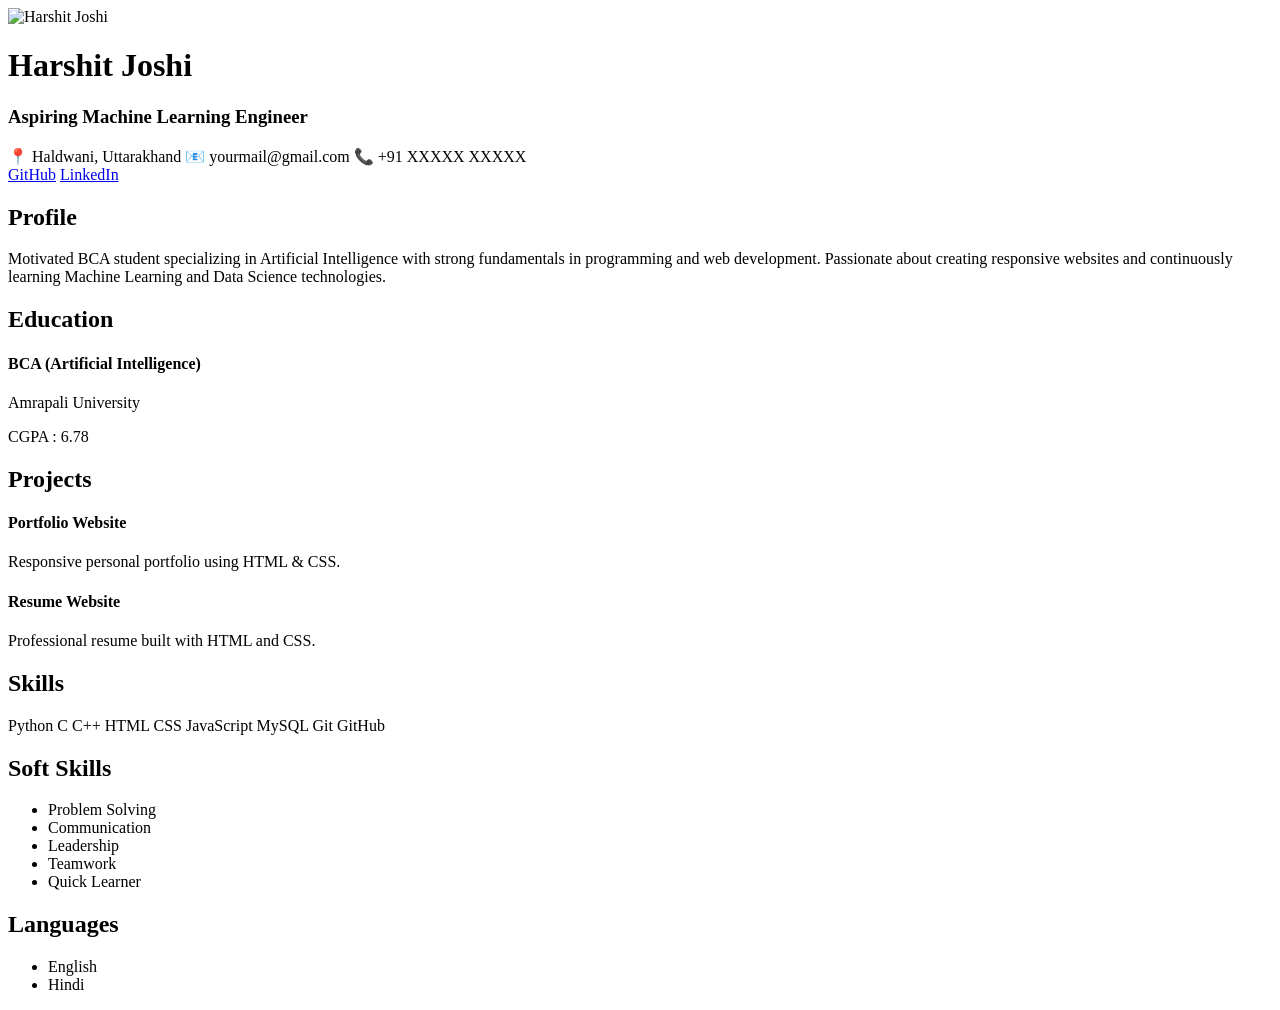
==== revamp/index.html @ 1e854412 "Create index.html" ====
<!DOCTYPE html>
<html lang="en">
<head>
    <meta charset="UTF-8">
    <meta name="viewport" content="width=device-width, initial-scale=1.0">
    <title>Harshit Joshi | Resume</title>
    <link rel="stylesheet" href="style.css">

    <link rel="preconnect" href="https://fonts.googleapis.com">
    <link href="https://fonts.googleapis.com/css2?family=Poppins:wght@300;400;500;600;700&display=swap" rel="stylesheet">
</head>

<body>

<div class="resume">

    <header>

        <img src="profile.jpg" alt="Harshit Joshi" class="profile">

        <h1>Harshit Joshi</h1>

        <h3>Aspiring Machine Learning Engineer</h3>

        <div class="contact">
            <span>📍 Haldwani, Uttarakhand</span>
            <span>📧 yourmail@gmail.com</span>
            <span>📞 +91 XXXXX XXXXX</span>
        </div>

        <div class="links">
            <a href="https://github.com/harshit2k05" target="_blank">GitHub</a>
            <a href="#">LinkedIn</a>
        </div>

    </header>


    <section>

        <h2>Profile</h2>

        <p>
            Motivated BCA student specializing in Artificial Intelligence with
            strong fundamentals in programming and web development.
            Passionate about creating responsive websites and continuously
            learning Machine Learning and Data Science technologies.
        </p>

    </section>


    <div class="grid">

        <div>

            <section>

                <h2>Education</h2>

                <div class="card">
                    <h4>BCA (Artificial Intelligence)</h4>
                    <p>Amrapali University</p>
                    <p>CGPA : 6.78</p>
                </div>

            </section>

            <section>

                <h2>Projects</h2>

                <div class="card">
                    <h4>Portfolio Website</h4>
                    <p>Responsive personal portfolio using HTML & CSS.</p>
                </div>

                <div class="card">
                    <h4>Resume Website</h4>
                    <p>Professional resume built with HTML and CSS.</p>
                </div>

            </section>

        </div>


        <div>

            <section>

                <h2>Skills</h2>

                <div class="skills">

                    <span>Python</span>
                    <span>C</span>
                    <span>C++</span>
                    <span>HTML</span>
                    <span>CSS</span>
                    <span>JavaScript</span>
                    <span>MySQL</span>
                    <span>Git</span>
                    <span>GitHub</span>

                </div>

            </section>

            <section>

                <h2>Soft Skills</h2>

                <ul>
                    <li>Problem Solving</li>
                    <li>Communication</li>
                    <li>Leadership</li>
                    <li>Teamwork</li>
                    <li>Quick Learner</li>
                </ul>

            </section>

            <section>

                <h2>Languages</h2>

                <ul>
                    <li>English</li>
                    <li>Hindi</li>
                </ul>

            </section>

        </div>

    </div>

</div>

</body>
</html>
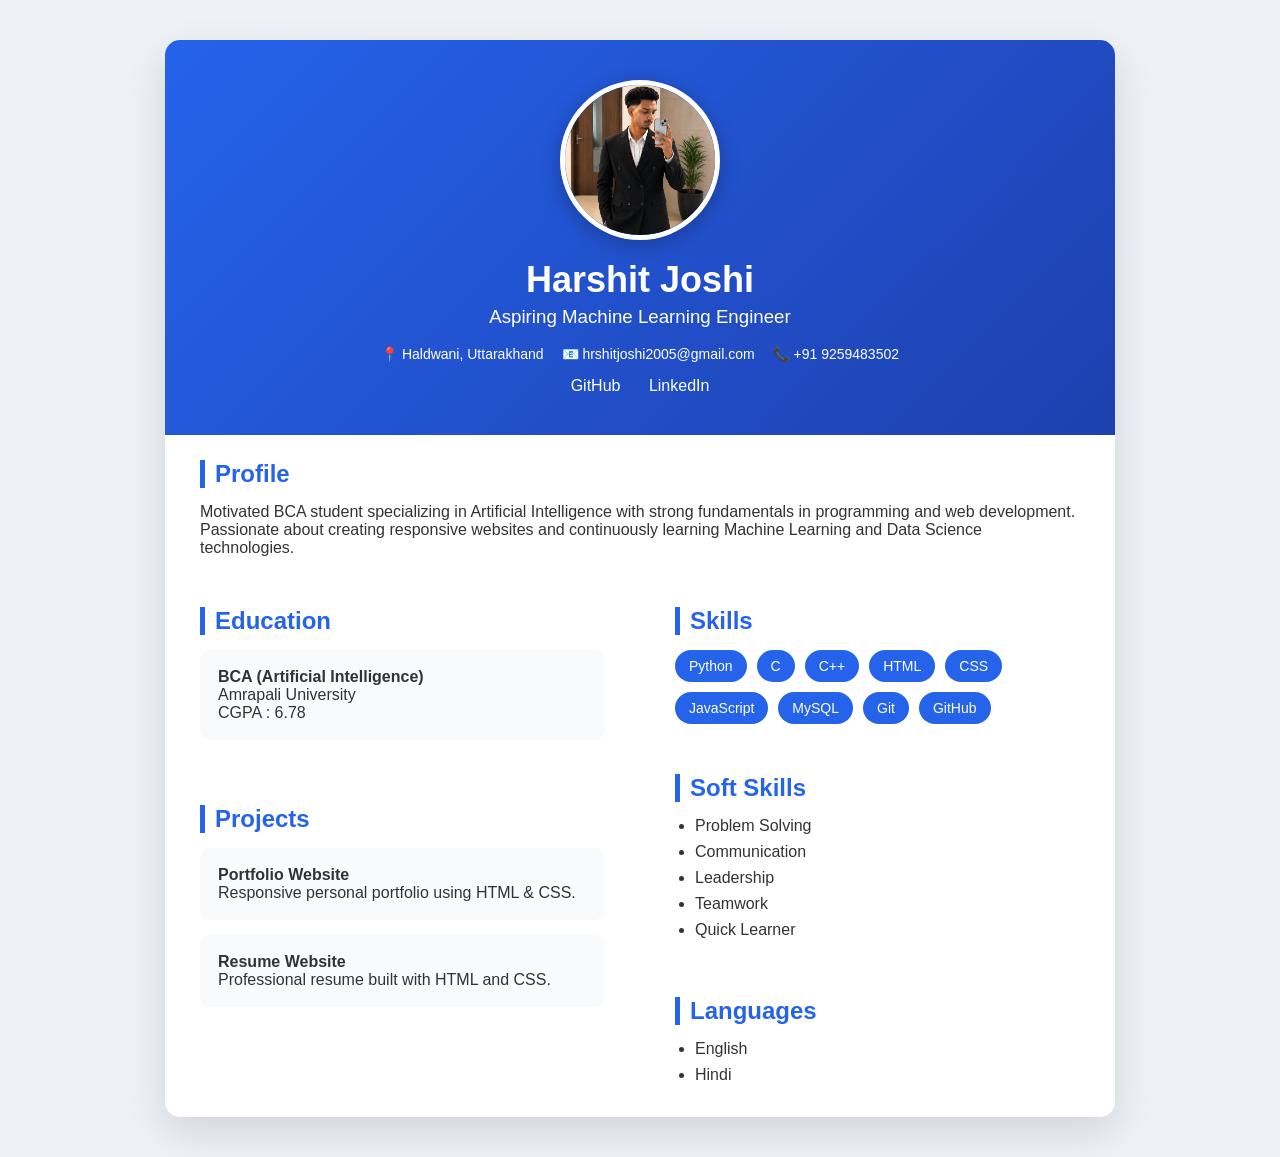
==== commit b5bb3fbc: "Update index.html" ====
--- a/revamp/index.html
+++ b/revamp/index.html
@@ -24,13 +24,13 @@
 
         <div class="contact">
             <span>📍 Haldwani, Uttarakhand</span>
-            <span>📧 yourmail@gmail.com</span>
-            <span>📞 +91 XXXXX XXXXX</span>
+            <span>📧 hrshitjoshi2005@gmail.com</span>
+            <span>📞 +91 9259483502</span>
         </div>
 
         <div class="links">
             <a href="https://github.com/harshit2k05" target="_blank">GitHub</a>
-            <a href="#">LinkedIn</a>
+            <a href="https://www.linkedin.com/in/harshit-joshi-14356040a?utm_source=share_via&utm_content=profile&utm_medium=member_android">LinkedIn</a>
         </div>
 
     </header>
--- a/revamp/style.css
+++ b/revamp/style.css
@@ -0,0 +1,155 @@
+*{
+    margin:0;
+    padding:0;
+    box-sizing:border-box;
+}
+
+body{
+    background:#eef2f7;
+    font-family:Poppins,sans-serif;
+    color:#333;
+    padding:40px;
+}
+
+.resume{
+    max-width:950px;
+    margin:auto;
+    background:#fff;
+    border-radius:15px;
+    overflow:hidden;
+    box-shadow:0 15px 40px rgba(0,0,0,.12);
+}
+
+header{
+    background:linear-gradient(135deg,#2563eb,#1e40af);
+    color:#fff;
+    text-align:center;
+    padding:40px;
+}
+
+.profile{
+    width:160px;
+    height:160px;
+    border-radius:50%;
+    object-fit:cover;
+    border:5px solid white;
+    margin-bottom:15px;
+    box-shadow:0 5px 20px rgba(0,0,0,.25);
+}
+
+header h1{
+    font-size:36px;
+}
+
+header h3{
+    margin-top:5px;
+    font-weight:400;
+}
+
+.contact{
+    margin-top:18px;
+    display:flex;
+    justify-content:center;
+    flex-wrap:wrap;
+    gap:18px;
+    font-size:14px;
+}
+
+.links{
+    margin-top:15px;
+}
+
+.links a{
+    color:white;
+    text-decoration:none;
+    margin:0 12px;
+    font-weight:500;
+}
+
+.links a:hover{
+    text-decoration:underline;
+}
+
+section{
+    padding:25px 35px;
+}
+
+section h2{
+    color:#2563eb;
+    margin-bottom:15px;
+    border-left:5px solid #2563eb;
+    padding-left:10px;
+}
+
+.grid{
+    display:grid;
+    grid-template-columns:1fr 1fr;
+}
+
+.card{
+    background:#f8fafc;
+    padding:18px;
+    border-radius:10px;
+    margin-bottom:15px;
+    transition:.3s;
+}
+
+.card:hover{
+    transform:translateY(-5px);
+}
+
+.skills{
+    display:flex;
+    flex-wrap:wrap;
+    gap:10px;
+}
+
+.skills span{
+    background:#2563eb;
+    color:white;
+    padding:8px 14px;
+    border-radius:20px;
+    font-size:14px;
+}
+
+ul{
+    padding-left:20px;
+}
+
+li{
+    margin-bottom:8px;
+}
+
+@media(max-width:768px){
+
+.grid{
+    grid-template-columns:1fr;
+}
+
+.contact{
+    flex-direction:column;
+    gap:8px;
+}
+
+body{
+    padding:15px;
+}
+
+section{
+    padding:20px;
+}
+
+header{
+    padding:30px 20px;
+}
+
+header h1{
+    font-size:30px;
+}
+
+.profile{
+    width:130px;
+    height:130px;
+}
+
+}
